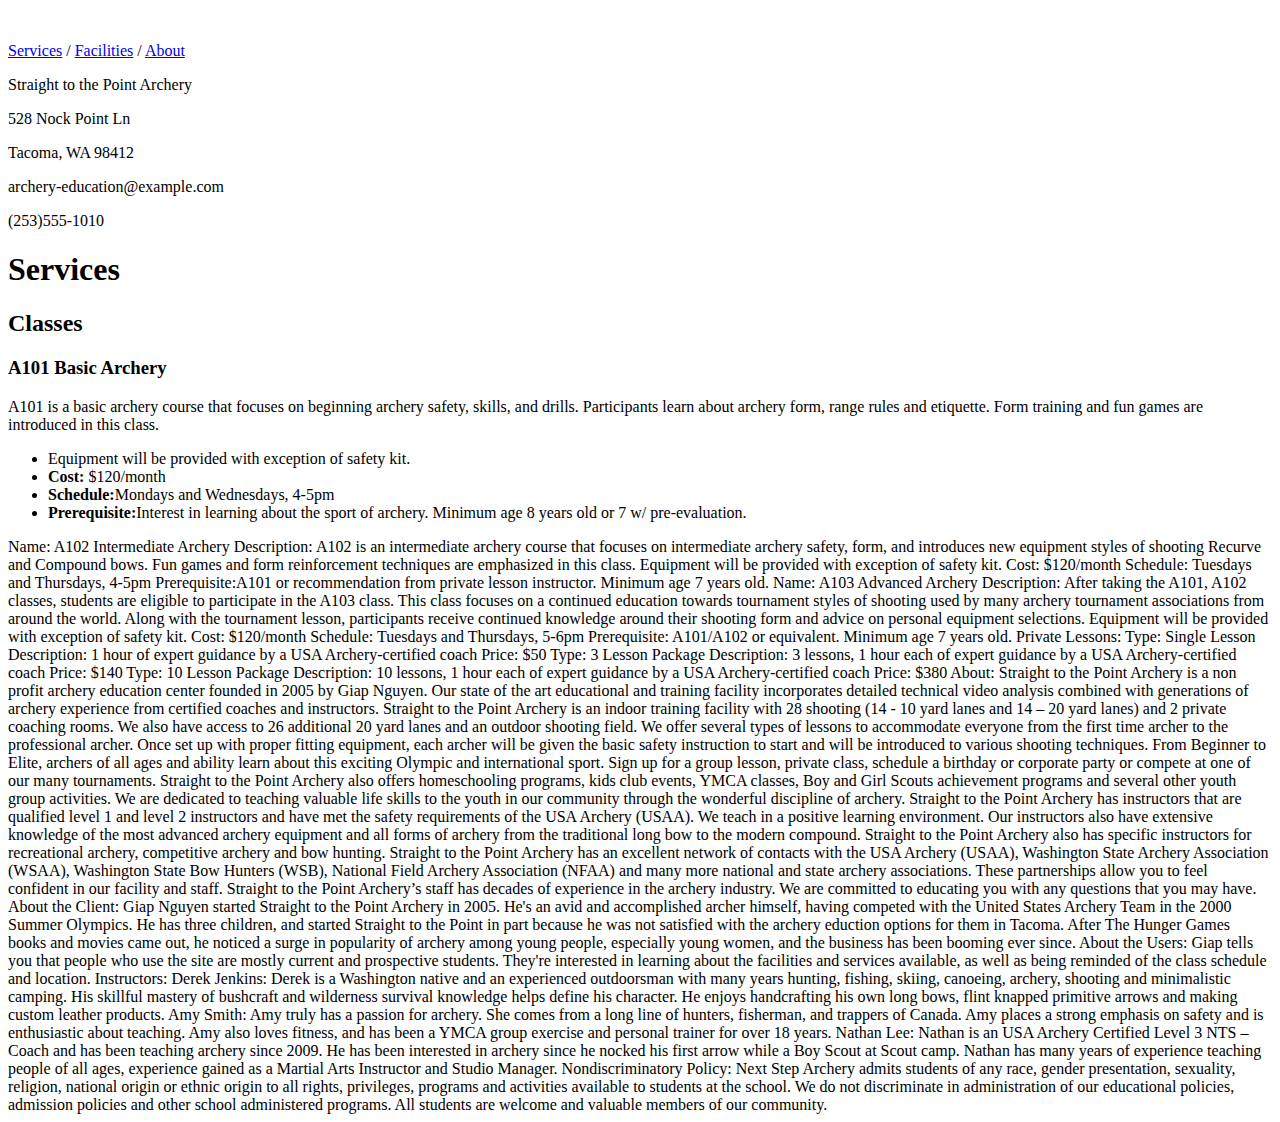
==== index.html @ 9993ecc6 "Added images directory" ====
<!DOCTYPE html>
<html lang="en" dir="ltr">
  <head>
    <meta charset="utf-8">
    <title>Archery Academy</title>
  </head>
  <body>
    <nav>
      <img src="images/" alt="">
      <p></p>
      <a href="index.html">Services</a> / <a href="facilities.html">Facilities</a> / <a href="about.html">About</a>
    </nav>
      <p class="contact">Straight to the Point Archery</p>
      <p class="contact">528 Nock Point Ln</p>
      <p class="contact">Tacoma, WA 98412</p>
      <p class="contact">archery-education@example.com</p>
      <p class="contact">(253)555-1010</p>
    <header>
      <h1>Services</h1>
  </header>
  <article>
    <h2>Classes</h2>
		<h3>A101 Basic Archery</h3>
		<p>A101 is a basic archery course that focuses on beginning archery safety, skills, and drills. Participants learn about archery form, range rules and etiquette. Form training and fun games are introduced in this class.</p>
    <ul>
      <li>Equipment will be provided with exception of safety kit.</li>
      <li><strong>Cost:</strong> $120/month</li>
      <li><strong>Schedule:</strong>Mondays and Wednesdays, 4-5pm</li>
      <li><strong>Prerequisite:</strong>Interest in learning about the sport of archery. Minimum age  8 years old or 7 w/ pre-evaluation.</li>
    </ul>


		Name: A102 Intermediate Archery
		Description: A102 is an intermediate archery course that focuses on intermediate archery safety, form, and introduces new equipment styles of shooting Recurve and Compound bows. Fun games and form reinforcement techniques are emphasized in this class.
Equipment will be provided with exception of safety kit.
		Cost: $120/month
		Schedule: Tuesdays and Thursdays, 4-5pm
		Prerequisite:A101 or recommendation from private lesson instructor. Minimum age  7 years old.

		Name: A103 Advanced Archery
		Description: After taking the A101, A102 classes, students are eligible to participate in the A103 class. This class focuses on a continued education towards tournament styles of shooting used by many archery tournament associations from around the world. Along with the tournament lesson, participants receive continued knowledge around their shooting form and advice on personal equipment selections.
Equipment will be provided with exception of safety kit.
		Cost: $120/month
		Schedule: Tuesdays and Thursdays, 5-6pm
		Prerequisite:  A101/A102 or equivalent. Minimum age  7 years old.

	Private Lessons:
		Type: Single Lesson
		Description: 1 hour of expert guidance by a USA Archery-certified coach
		Price: $50

		Type: 3 Lesson Package
		Description: 3 lessons, 1 hour each of expert guidance by a USA Archery-certified coach
		Price: $140

		Type: 10 Lesson Package
		Description: 10 lessons, 1 hour each of expert guidance by a USA Archery-certified coach
		Price: $380

About:
Straight to the Point Archery is a non profit archery education center founded in 2005 by Giap Nguyen.  Our state of the art educational and training facility incorporates detailed technical video analysis combined with generations of archery experience from certified coaches and instructors.

Straight to the Point Archery is an indoor training facility with  28 shooting (14 -  10 yard lanes and 14 – 20 yard lanes) and 2 private coaching rooms. We also have access to 26  additional  20 yard lanes  and an outdoor shooting field.  We offer several types of lessons to accommodate everyone from the first time archer to the professional archer. Once set up with proper fitting equipment, each archer will be given the basic safety instruction to start and will be introduced to various shooting techniques.

From Beginner to Elite, archers of all ages and ability learn about this exciting Olympic and international sport. Sign up for a group lesson, private class, schedule a birthday or corporate party or compete at one of our many tournaments.  Straight to the Point Archery also offers homeschooling programs, kids club events, YMCA classes, Boy and Girl Scouts achievement programs and several other youth group activities. We are dedicated to teaching valuable life skills to the youth in our community through the wonderful discipline of archery.

Straight to the Point Archery has instructors that are qualified level 1 and level 2 instructors and have met the safety requirements of the USA Archery (USAA). We teach in a positive learning environment.  Our instructors also have extensive knowledge of the most advanced archery equipment and all forms of archery from the traditional long bow to the modern compound.  Straight to the Point Archery also has specific instructors for recreational archery, competitive archery and bow hunting.

Straight to the Point Archery has an excellent network of contacts with the USA Archery (USAA), Washington State Archery Association (WSAA), Washington State Bow Hunters (WSB), National Field Archery Association (NFAA) and many more national and state archery associations. These partnerships allow you to feel confident in our facility and staff.

Straight to the Point Archery’s staff has decades of experience in the archery industry. We are committed to educating you with any questions that you may have.

About the Client:
	Giap Nguyen started Straight to the Point Archery in 2005. He's an avid and accomplished archer himself, having competed with the United States Archery Team in the 2000 Summer Olympics. He has three children, and  started Straight to the Point in part because he was not satisfied with the archery eduction options for them in Tacoma. After The Hunger Games books and movies came out, he noticed a surge in popularity of archery among young people, especially young women, and the business has been booming ever since.

About the Users:
	Giap tells you that people who use the site are mostly current and prospective students. They're interested in learning about the facilities and services available, as well as being reminded of the class schedule and location.

Instructors:
	Derek Jenkins: Derek is a Washington native and an experienced outdoorsman with many years hunting, fishing, skiing, canoeing, archery, shooting and minimalistic camping. His skillful mastery of bushcraft and wilderness survival knowledge helps define his character. He enjoys handcrafting his own long bows, flint knapped primitive arrows and making custom leather products.
	Amy Smith: Amy truly has a passion for archery. She comes from a long line of hunters, fisherman, and trappers of Canada. Amy  places a strong emphasis on safety and is enthusiastic about teaching. Amy also loves fitness, and  has been a YMCA group exercise and personal trainer for over 18 years.
	Nathan Lee: Nathan is an USA Archery Certified Level 3 NTS – Coach and has been teaching archery since 2009. He has been interested in archery since he nocked his first arrow while a Boy Scout at Scout camp. Nathan has many years of experience teaching people of all ages, experience gained as a Martial Arts Instructor and Studio Manager.


Nondiscriminatory Policy:
Next Step Archery admits students of any race, gender presentation, sexuality, religion, national origin or ethnic origin to all rights, privileges, programs and activities available to students at the school. We do not discriminate in administration of our educational policies, admission policies and other school administered programs. All students are welcome and valuable members of our community.
  </article>
  <aside>

  </aside>
                                                                                                                                                                                                                                                                                                                                                                                                                                                                                                                                                                                                                        <footer>

  </footer>
  </body>
</html>
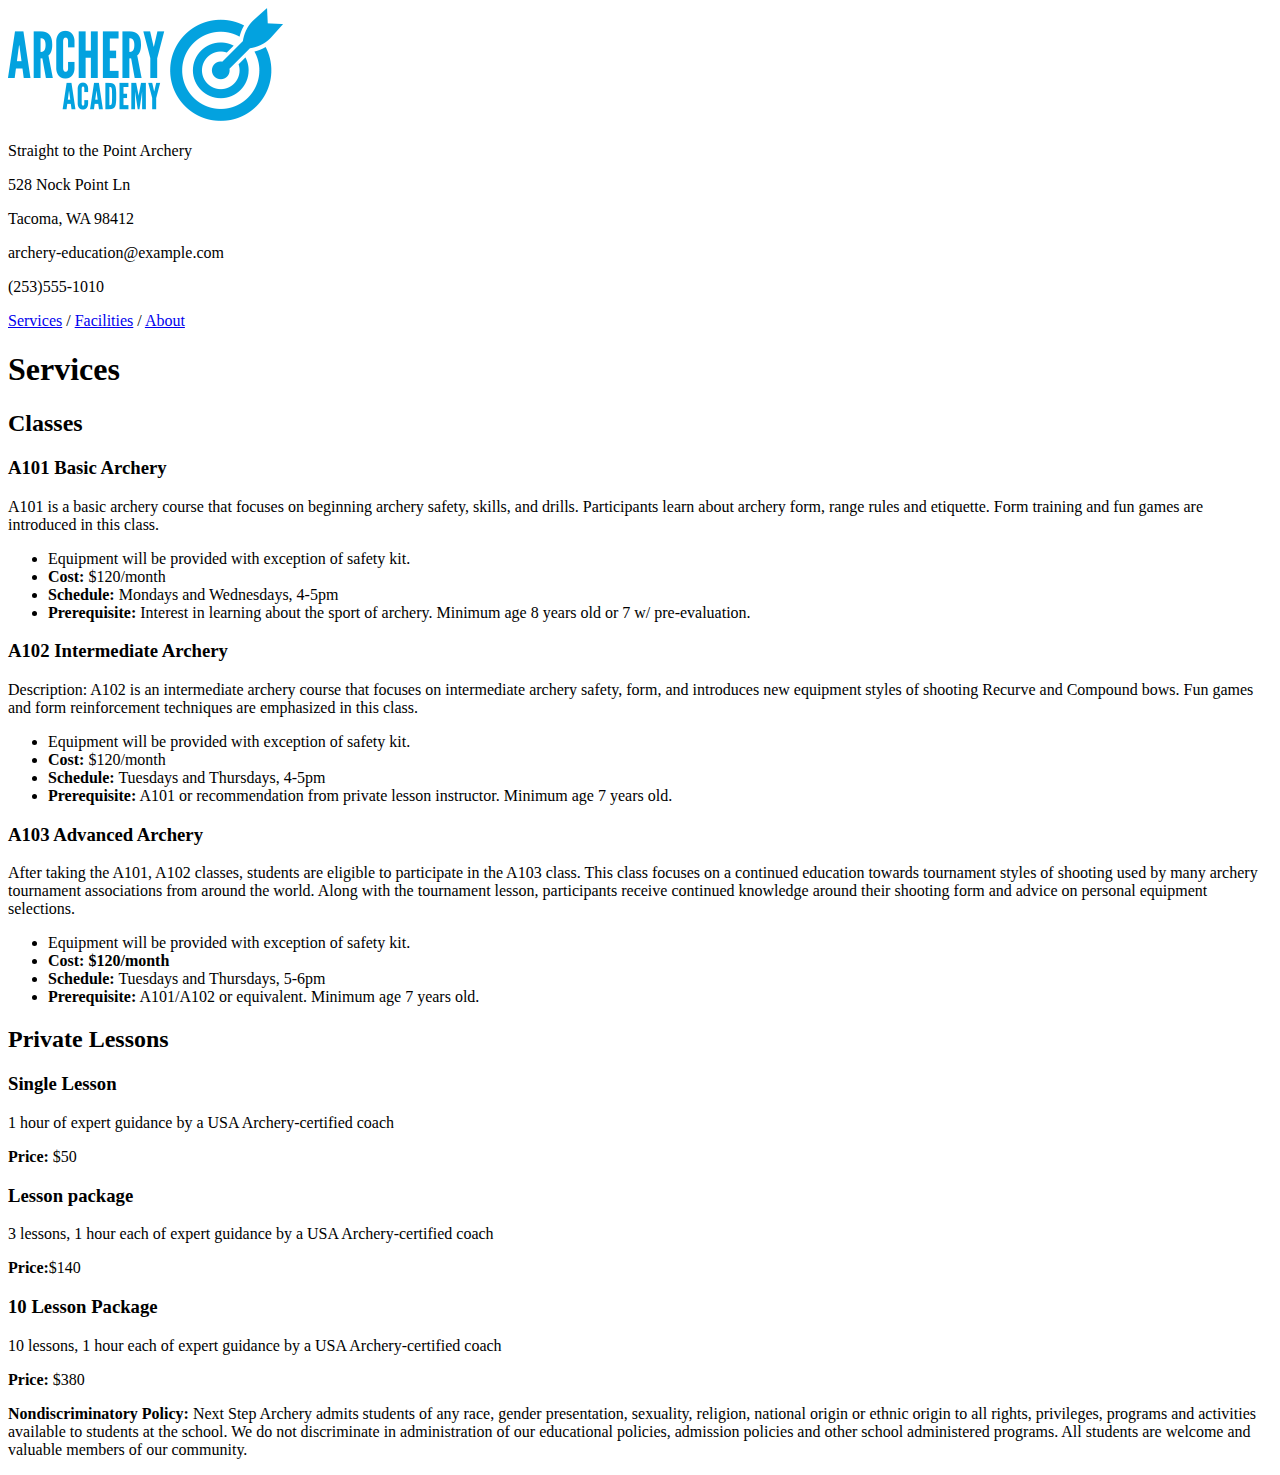
==== commit fa67c7eb: "Completed index.html" ====
--- a/index.html
+++ b/index.html
@@ -5,91 +5,59 @@
     <title>Archery Academy</title>
   </head>
   <body>
-    <nav>
-      <img src="images/" alt="">
-      <p></p>
-      <a href="index.html">Services</a> / <a href="facilities.html">Facilities</a> / <a href="about.html">About</a>
-    </nav>
+    <header>
+      <img src="images/archeryAcademy-logo-color.png" alt="Archery Academy logo">
       <p class="contact">Straight to the Point Archery</p>
       <p class="contact">528 Nock Point Ln</p>
       <p class="contact">Tacoma, WA 98412</p>
       <p class="contact">archery-education@example.com</p>
       <p class="contact">(253)555-1010</p>
-    <header>
+      <nav>
+        <a href="index.html">Services</a> / <a href="facilities.html">Facilities</a> / <a href="about.html">About</a>
+      </nav>
+    </header>
+    <article>
       <h1>Services</h1>
-  </header>
-  <article>
-    <h2>Classes</h2>
-		<h3>A101 Basic Archery</h3>
-		<p>A101 is a basic archery course that focuses on beginning archery safety, skills, and drills. Participants learn about archery form, range rules and etiquette. Form training and fun games are introduced in this class.</p>
-    <ul>
-      <li>Equipment will be provided with exception of safety kit.</li>
-      <li><strong>Cost:</strong> $120/month</li>
-      <li><strong>Schedule:</strong>Mondays and Wednesdays, 4-5pm</li>
-      <li><strong>Prerequisite:</strong>Interest in learning about the sport of archery. Minimum age  8 years old or 7 w/ pre-evaluation.</li>
-    </ul>
-
-
-		Name: A102 Intermediate Archery
-		Description: A102 is an intermediate archery course that focuses on intermediate archery safety, form, and introduces new equipment styles of shooting Recurve and Compound bows. Fun games and form reinforcement techniques are emphasized in this class.
-Equipment will be provided with exception of safety kit.
-		Cost: $120/month
-		Schedule: Tuesdays and Thursdays, 4-5pm
-		Prerequisite:A101 or recommendation from private lesson instructor. Minimum age  7 years old.
-
-		Name: A103 Advanced Archery
-		Description: After taking the A101, A102 classes, students are eligible to participate in the A103 class. This class focuses on a continued education towards tournament styles of shooting used by many archery tournament associations from around the world. Along with the tournament lesson, participants receive continued knowledge around their shooting form and advice on personal equipment selections.
-Equipment will be provided with exception of safety kit.
-		Cost: $120/month
-		Schedule: Tuesdays and Thursdays, 5-6pm
-		Prerequisite:  A101/A102 or equivalent. Minimum age  7 years old.
-
-	Private Lessons:
-		Type: Single Lesson
-		Description: 1 hour of expert guidance by a USA Archery-certified coach
-		Price: $50
-
-		Type: 3 Lesson Package
-		Description: 3 lessons, 1 hour each of expert guidance by a USA Archery-certified coach
-		Price: $140
-
-		Type: 10 Lesson Package
-		Description: 10 lessons, 1 hour each of expert guidance by a USA Archery-certified coach
-		Price: $380
-
-About:
-Straight to the Point Archery is a non profit archery education center founded in 2005 by Giap Nguyen.  Our state of the art educational and training facility incorporates detailed technical video analysis combined with generations of archery experience from certified coaches and instructors.
-
-Straight to the Point Archery is an indoor training facility with  28 shooting (14 -  10 yard lanes and 14 – 20 yard lanes) and 2 private coaching rooms. We also have access to 26  additional  20 yard lanes  and an outdoor shooting field.  We offer several types of lessons to accommodate everyone from the first time archer to the professional archer. Once set up with proper fitting equipment, each archer will be given the basic safety instruction to start and will be introduced to various shooting techniques.
-
-From Beginner to Elite, archers of all ages and ability learn about this exciting Olympic and international sport. Sign up for a group lesson, private class, schedule a birthday or corporate party or compete at one of our many tournaments.  Straight to the Point Archery also offers homeschooling programs, kids club events, YMCA classes, Boy and Girl Scouts achievement programs and several other youth group activities. We are dedicated to teaching valuable life skills to the youth in our community through the wonderful discipline of archery.
-
-Straight to the Point Archery has instructors that are qualified level 1 and level 2 instructors and have met the safety requirements of the USA Archery (USAA). We teach in a positive learning environment.  Our instructors also have extensive knowledge of the most advanced archery equipment and all forms of archery from the traditional long bow to the modern compound.  Straight to the Point Archery also has specific instructors for recreational archery, competitive archery and bow hunting.
-
-Straight to the Point Archery has an excellent network of contacts with the USA Archery (USAA), Washington State Archery Association (WSAA), Washington State Bow Hunters (WSB), National Field Archery Association (NFAA) and many more national and state archery associations. These partnerships allow you to feel confident in our facility and staff.
-
-Straight to the Point Archery’s staff has decades of experience in the archery industry. We are committed to educating you with any questions that you may have.
-
-About the Client:
-	Giap Nguyen started Straight to the Point Archery in 2005. He's an avid and accomplished archer himself, having competed with the United States Archery Team in the 2000 Summer Olympics. He has three children, and  started Straight to the Point in part because he was not satisfied with the archery eduction options for them in Tacoma. After The Hunger Games books and movies came out, he noticed a surge in popularity of archery among young people, especially young women, and the business has been booming ever since.
-
-About the Users:
-	Giap tells you that people who use the site are mostly current and prospective students. They're interested in learning about the facilities and services available, as well as being reminded of the class schedule and location.
-
-Instructors:
-	Derek Jenkins: Derek is a Washington native and an experienced outdoorsman with many years hunting, fishing, skiing, canoeing, archery, shooting and minimalistic camping. His skillful mastery of bushcraft and wilderness survival knowledge helps define his character. He enjoys handcrafting his own long bows, flint knapped primitive arrows and making custom leather products.
-	Amy Smith: Amy truly has a passion for archery. She comes from a long line of hunters, fisherman, and trappers of Canada. Amy  places a strong emphasis on safety and is enthusiastic about teaching. Amy also loves fitness, and  has been a YMCA group exercise and personal trainer for over 18 years.
-	Nathan Lee: Nathan is an USA Archery Certified Level 3 NTS – Coach and has been teaching archery since 2009. He has been interested in archery since he nocked his first arrow while a Boy Scout at Scout camp. Nathan has many years of experience teaching people of all ages, experience gained as a Martial Arts Instructor and Studio Manager.
-
-
-Nondiscriminatory Policy:
-Next Step Archery admits students of any race, gender presentation, sexuality, religion, national origin or ethnic origin to all rights, privileges, programs and activities available to students at the school. We do not discriminate in administration of our educational policies, admission policies and other school administered programs. All students are welcome and valuable members of our community.
-  </article>
-  <aside>
-
-  </aside>
-                                                                                                                                                                                                                                                                                                                                                                                                                                                                                                                                                                                                                        <footer>
-
-  </footer>
+      <h2>Classes</h2>
+	    <h3>A101 Basic Archery</h3>
+		    <p>A101 is a basic archery course that focuses on beginning archery safety, skills, and drills. Participants learn about archery form, range rules and etiquette. Form training and fun games are introduced in this class.</p>
+        <ul>
+          <li>Equipment will be provided with exception of safety kit.</li>
+          <li><strong>Cost:</strong> $120/month</li>
+          <li><strong>Schedule:</strong> Mondays and Wednesdays, 4-5pm</li>
+          <li><strong>Prerequisite:</strong> Interest in learning about the sport of archery. Minimum age  8 years old or 7 w/ pre-evaluation.</li>
+        </ul>
+      <h3>A102 Intermediate Archery</h3>
+        <p>Description: A102 is an intermediate archery course that focuses on intermediate archery safety, form, and introduces new equipment styles of shooting Recurve and Compound bows. Fun games and form reinforcement techniques are emphasized in this class.</p>
+        <ul>
+          <li>Equipment will be provided with exception of safety kit.</li>
+          <li><strong>Cost:</strong> $120/month</li>
+  		    <li><strong>Schedule:</strong> Tuesdays and Thursdays, 4-5pm</li>
+  		    <li><strong>Prerequisite:</strong> A101 or recommendation from private lesson instructor. Minimum age  7 years old.</li>
+        </ul>
+		  <h3>A103 Advanced Archery</h3>
+		    <p>After taking the A101, A102 classes, students are eligible to participate in the A103 class. This class focuses on a continued education towards tournament styles of shooting used by many archery tournament associations from around the world. Along with the tournament lesson, participants receive continued knowledge around their shooting form and advice on personal equipment selections.</p>
+        <ul>
+          <li>Equipment will be provided with exception of safety kit.</li>
+          <li><strong>Cost: $120/month</strong></li>
+          <li><strong>Schedule:</strong> Tuesdays and Thursdays, 5-6pm</li>
+          <li><strong>Prerequisite:</strong>  A101/A102 or equivalent. Minimum age  7 years old.</li>
+        </ul>
+    </article>
+    <aside>
+      <h2>Private Lessons</h2>
+      <h3>Single Lesson</h3>
+        <p>1 hour of expert guidance by a USA Archery-certified coach</p>
+        <p><strong>Price:</strong> $50</p>
+      <h3>Lesson package</h3>
+        <p>3 lessons, 1 hour each of expert guidance by a USA Archery-certified coach</p>
+        <p><strong>Price:</strong>$140</p>
+      <h3>10 Lesson Package</h3>
+        <p>10 lessons, 1 hour each of expert guidance by a USA Archery-certified coach</p>
+        <p><strong>Price:</strong> $380</p>
+    </aside>
+    <footer>
+      <p><strong>Nondiscriminatory Policy:</strong> Next Step Archery admits students of any race, gender presentation, sexuality, religion, national origin or ethnic origin to all rights, privileges, programs and activities available to students at the school. We do not discriminate in administration of our educational policies, admission policies and other school administered programs. All students are welcome and valuable members of our community.</p>
+    </footer>
   </body>
 </html>
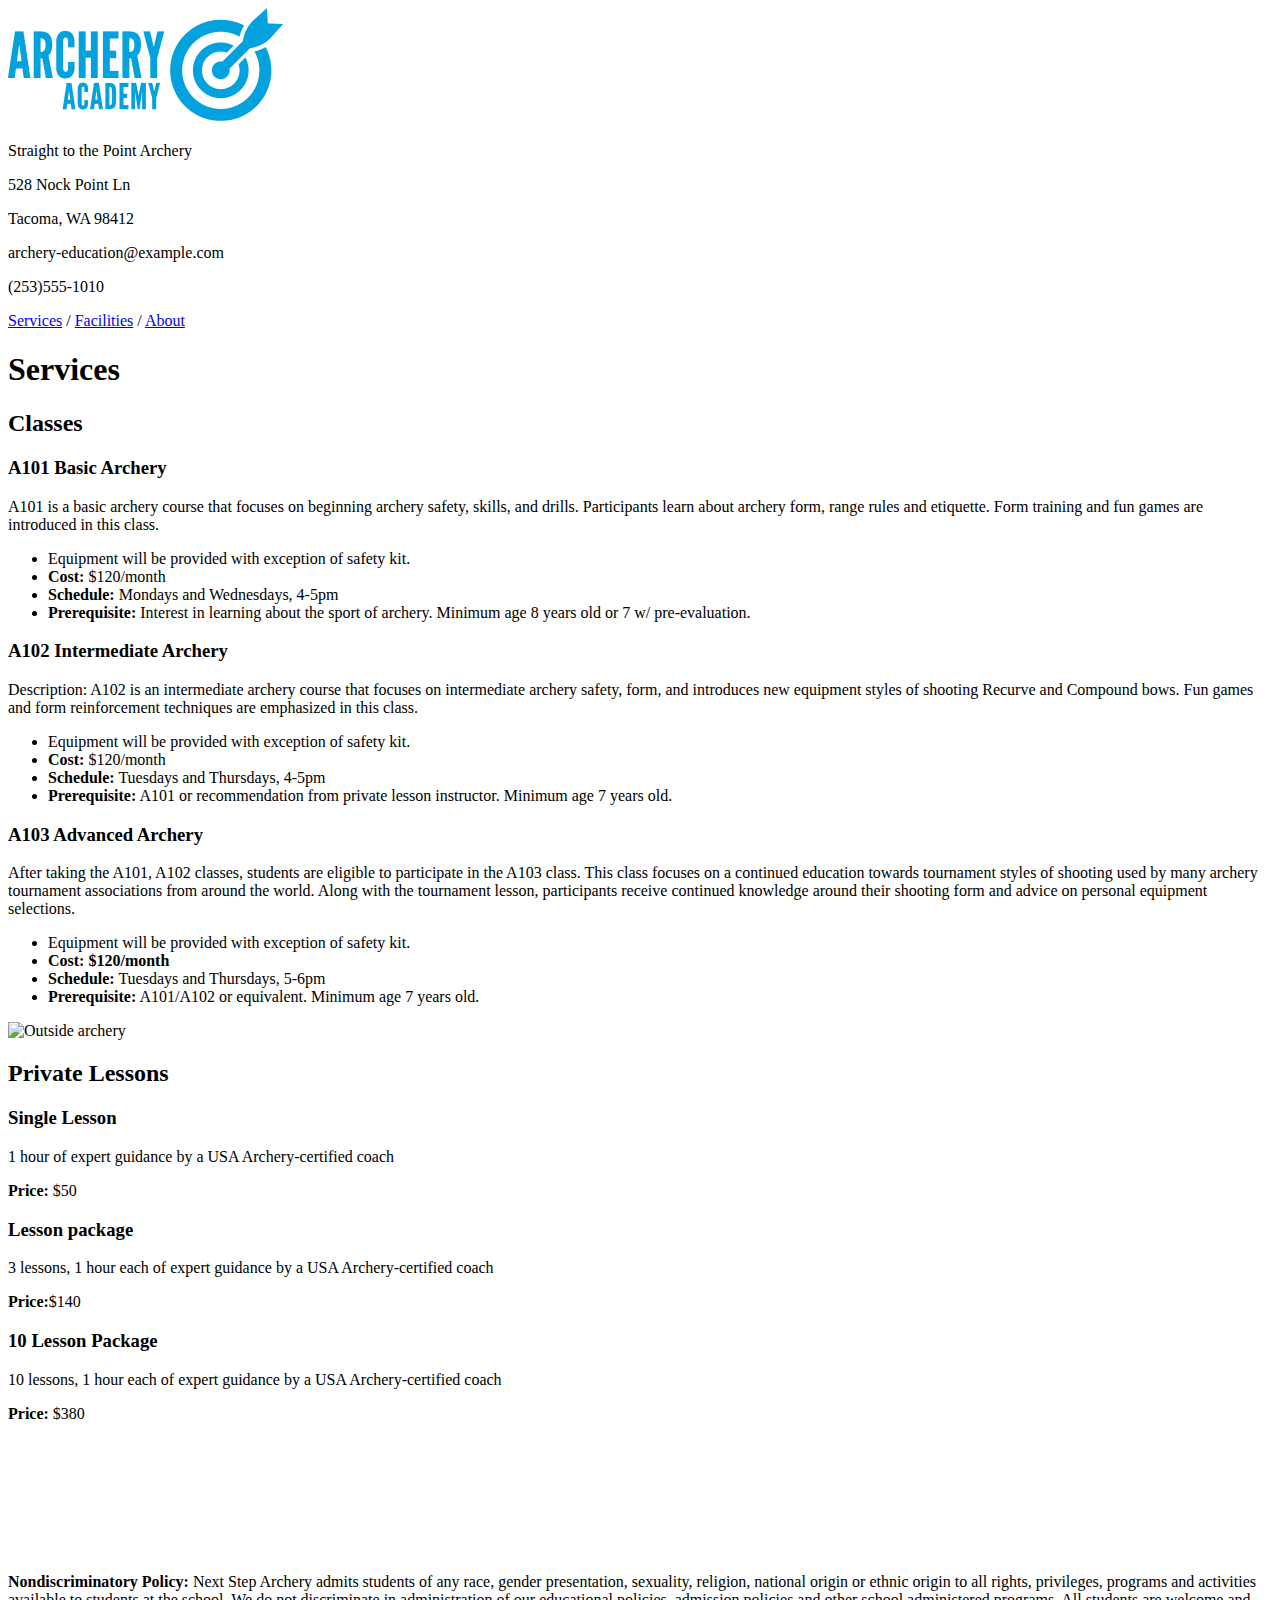
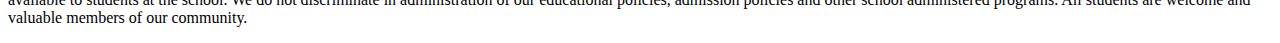
==== commit c20dc98f: "Finished html" ====
--- a/index.html
+++ b/index.html
@@ -45,6 +45,7 @@
         </ul>
     </article>
     <aside>
+      <img class="one column" src="https://farm1.staticflickr.com/58/193195684_6f13e89e90_b.jpg" alt="Outside archery">
       <h2>Private Lessons</h2>
       <h3>Single Lesson</h3>
         <p>1 hour of expert guidance by a USA Archery-certified coach</p>
@@ -57,6 +58,7 @@
         <p><strong>Price:</strong> $380</p>
     </aside>
     <footer>
+      <img src="images/archeryAcademy-logo-white.png" alt="Archery Academy logo">
       <p><strong>Nondiscriminatory Policy:</strong> Next Step Archery admits students of any race, gender presentation, sexuality, religion, national origin or ethnic origin to all rights, privileges, programs and activities available to students at the school. We do not discriminate in administration of our educational policies, admission policies and other school administered programs. All students are welcome and valuable members of our community.</p>
     </footer>
   </body>
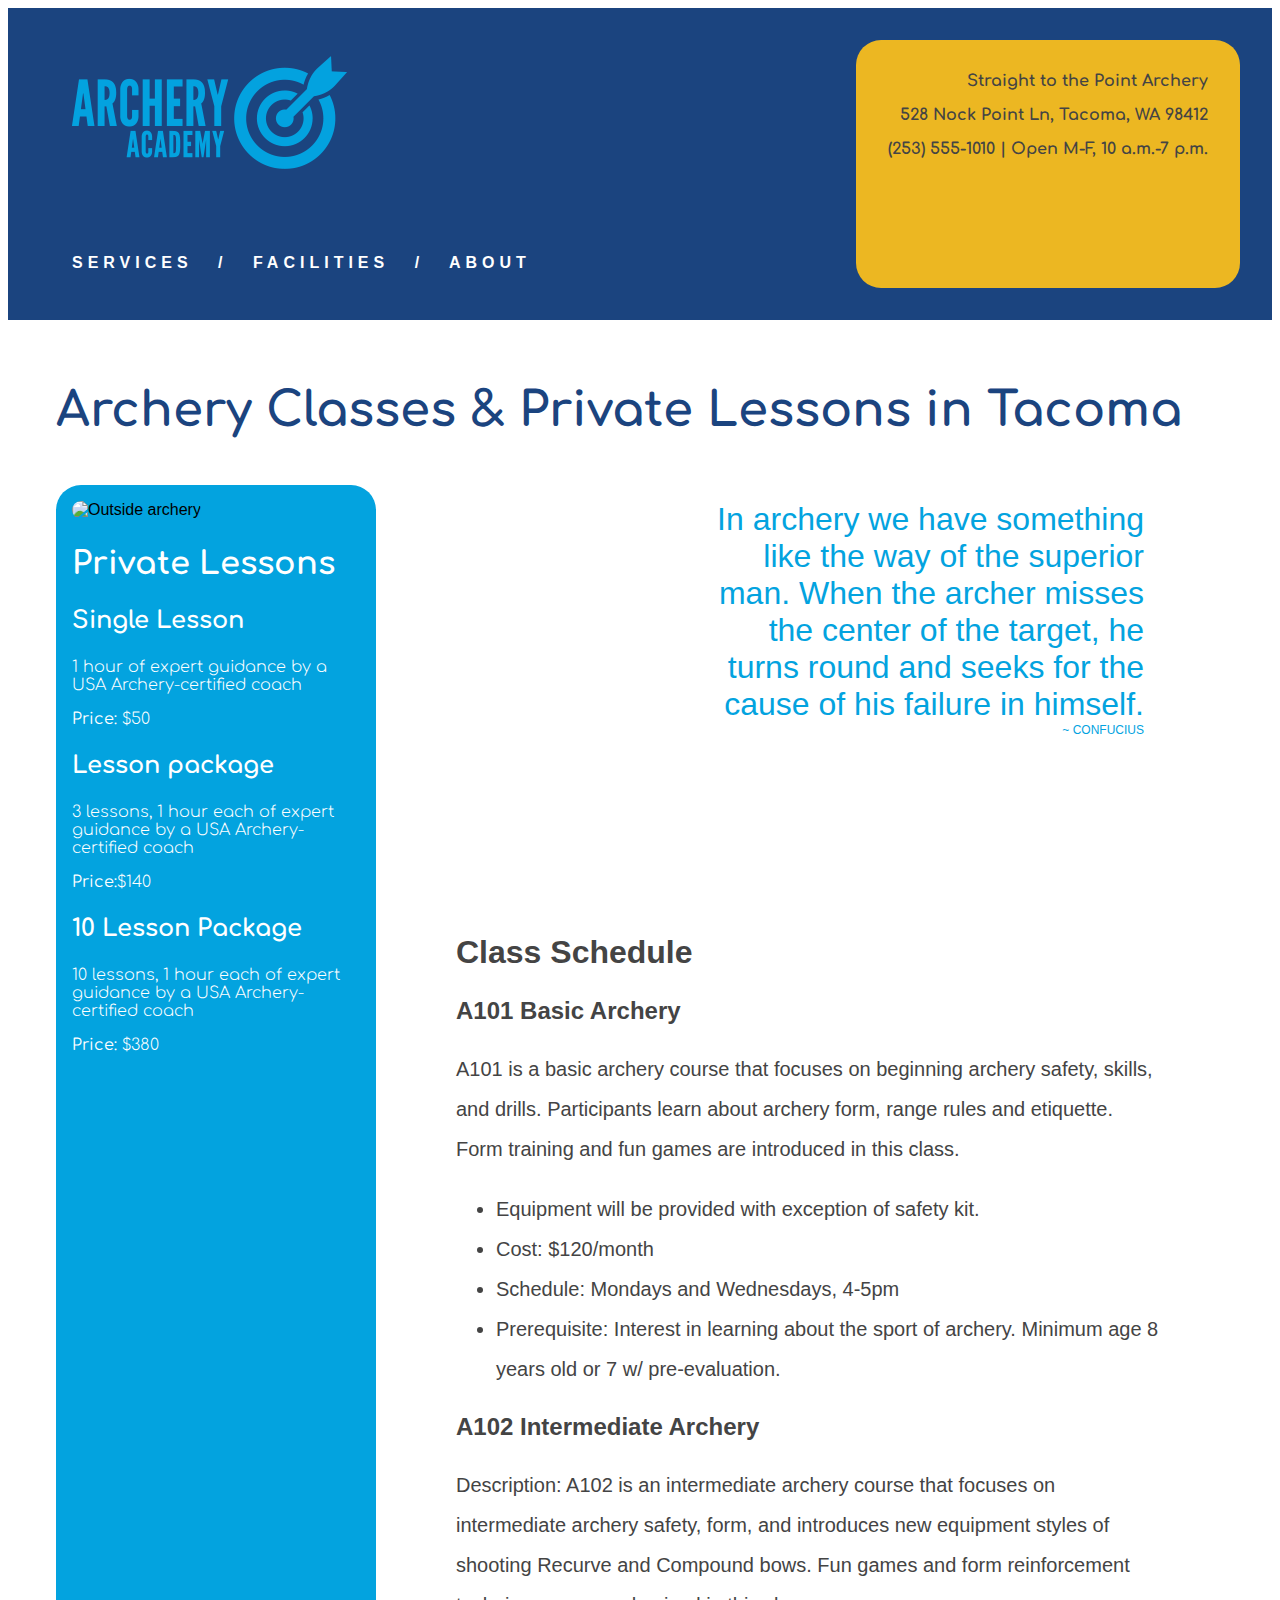
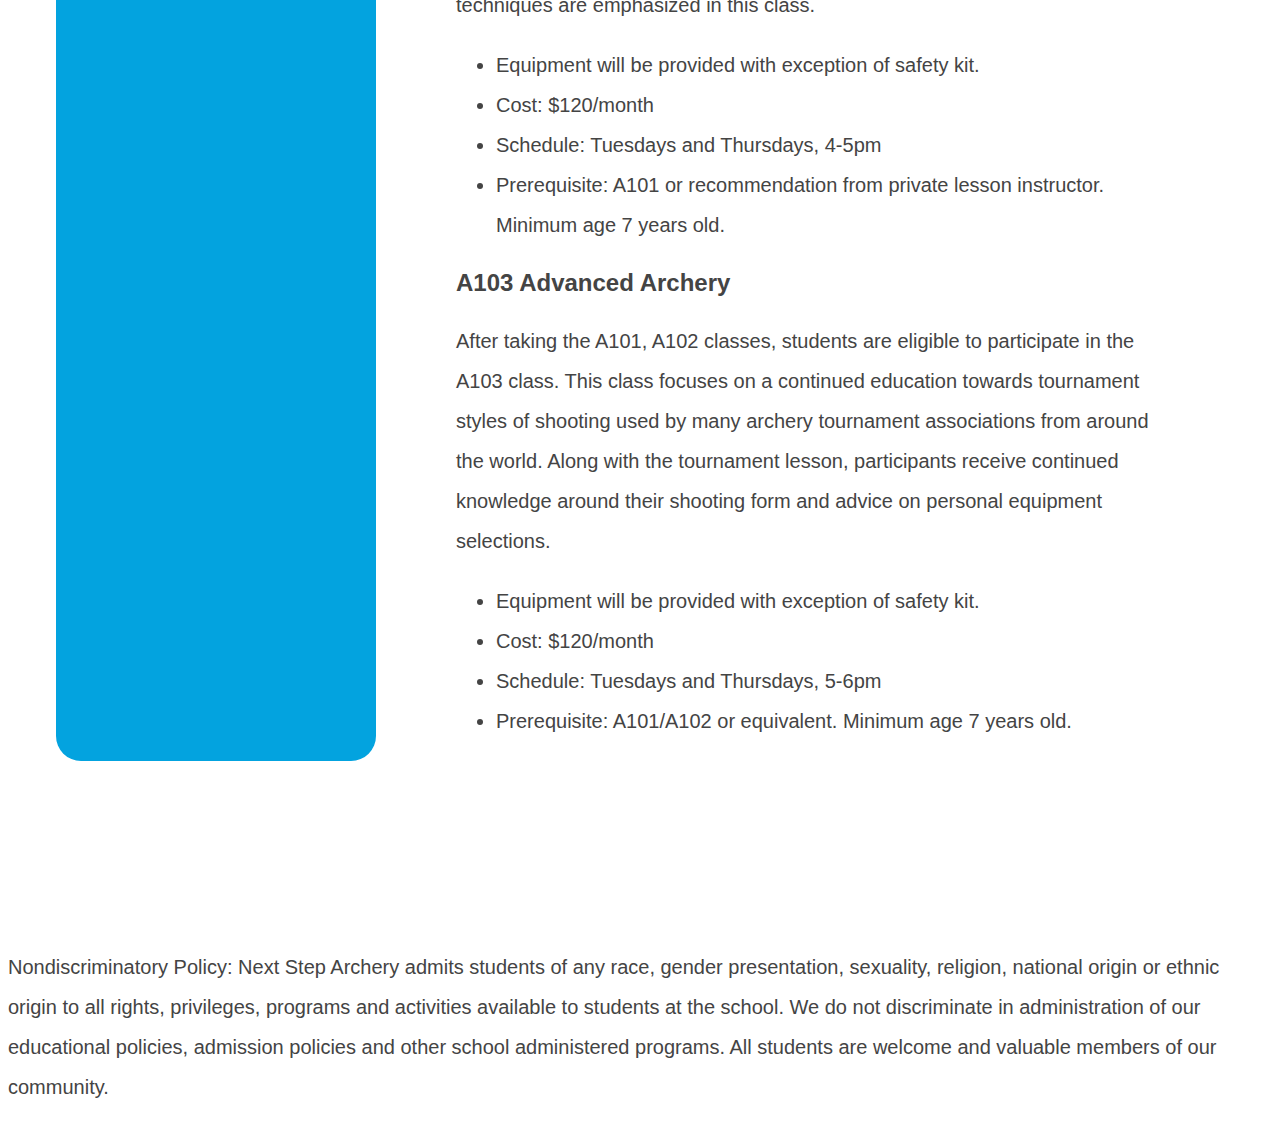
==== commit 1ad984b2: "Updated html files" ====
--- a/index.html
+++ b/index.html
@@ -3,24 +3,57 @@
   <head>
     <meta charset="utf-8">
     <title>Archery Academy</title>
+    <script src="https://kit.fontawesome.com/4b01e0c907.js"></script>
+    <link rel="stylesheet" href="styles/styles.css">
+    <link href="https://fonts.googleapis.com/css?family=Comfortaa:400,700&display=swap" rel="stylesheet">
   </head>
   <body>
     <header>
-      <img src="images/archeryAcademy-logo-color.png" alt="Archery Academy logo">
-      <p class="contact">Straight to the Point Archery</p>
-      <p class="contact">528 Nock Point Ln</p>
-      <p class="contact">Tacoma, WA 98412</p>
-      <p class="contact">archery-education@example.com</p>
-      <p class="contact">(253)555-1010</p>
-      <nav>
-        <a href="index.html">Services</a> / <a href="facilities.html">Facilities</a> / <a href="about.html">About</a>
-      </nav>
+      <div class="flex-container">
+        <div class="flex-box">
+              <img src="images/archeryAcademy-logo-color.png" alt="Archery Academy logo">
+              <p>&nbsp;</p>
+              <nav>
+                <a href="index.html">Services</a> / <a href="facilities.html">Facilities</a> / <a href="about.html">About</a>
+              </nav>
+        </div>
+        <div class="flex-box">
+          <p class="contact">Straight to the Point Archery</p>
+          <p class="contact">528 Nock Point Ln, Tacoma, WA 98412</p>
+          <p class="contact">(253) 555-1010 | Open M-F, 10 a.m.-7 p.m.</p>
+          <p class="contact"><a href="https://goo.gl/maps/gGay15QknFK5VXHD8"><i class="fas fa-map-signs"></i>&nbsp;&nbsp;</a><a href="mailto:rchery-education@example.com"><i class="fas fa-envelope-open"></i>
+          <a href="#">&nbsp;<i class="fab fa-facebook"></i>&nbsp;&nbsp;</a><a href="#"><i class="fab fa-twitter"></i></a>&nbsp;&nbsp;</a><a href="#"><i class="fab fa-snapchat"></i></a></p>
+        </div>
+      </div>
     </header>
     <article>
-      <h1>Services</h1>
-      <h2>Classes</h2>
-	    <h3>A101 Basic Archery</h3>
-		    <p>A101 is a basic archery course that focuses on beginning archery safety, skills, and drills. Participants learn about archery form, range rules and etiquette. Form training and fun games are introduced in this class.</p>
+<div class="grid-container">
+  <div class="grid-item-1">
+    <h1>Archery Classes &amp; Private Lessons in Tacoma</h1>
+  </div>
+  <div class="grid-item-2">
+        <aside>
+          <img class="one-column" src="https://farm1.staticflickr.com/58/193195684_6f13e89e90_b.jpg" alt="Outside archery">
+          <h2>Private Lessons</h2>
+          <h3>Single Lesson</h3>
+            <p>1 hour of expert guidance by a USA Archery-certified coach</p>
+            <p><strong>Price:</strong> $50</p>
+          <h3>Lesson package</h3>
+            <p>3 lessons, 1 hour each of expert guidance by a USA Archery-certified coach</p>
+            <p><strong>Price:</strong>$140</p>
+          <h3>10 Lesson Package</h3>
+            <p>10 lessons, 1 hour each of expert guidance by a USA Archery-certified coach</p>
+            <p><strong>Price:</strong> $380</p>
+        </aside>
+      </div>
+    <div class="grid-item-3">
+      <blockquote>In archery we have something like the way of the superior man. When the archer misses the center of the target, he turns round and seeks for the cause of his failure in himself.<span class="attribution">~ Confucius</span></blockquote>
+      <video src="#" autoplay poster="images/posterimage.jpg">
+
+      </video>
+      <h2>Class Schedule</h2>
+      <h3>A101 Basic Archery</h3>
+        <p>A101 is a basic archery course that focuses on beginning archery safety, skills, and drills. Participants learn about archery form, range rules and etiquette. Form training and fun games are introduced in this class.</p>
         <ul>
           <li>Equipment will be provided with exception of safety kit.</li>
           <li><strong>Cost:</strong> $120/month</li>
@@ -32,31 +65,20 @@
         <ul>
           <li>Equipment will be provided with exception of safety kit.</li>
           <li><strong>Cost:</strong> $120/month</li>
-  		    <li><strong>Schedule:</strong> Tuesdays and Thursdays, 4-5pm</li>
-  		    <li><strong>Prerequisite:</strong> A101 or recommendation from private lesson instructor. Minimum age  7 years old.</li>
+          <li><strong>Schedule:</strong> Tuesdays and Thursdays, 4-5pm</li>
+          <li><strong>Prerequisite:</strong> A101 or recommendation from private lesson instructor. Minimum age  7 years old.</li>
         </ul>
-		  <h3>A103 Advanced Archery</h3>
-		    <p>After taking the A101, A102 classes, students are eligible to participate in the A103 class. This class focuses on a continued education towards tournament styles of shooting used by many archery tournament associations from around the world. Along with the tournament lesson, participants receive continued knowledge around their shooting form and advice on personal equipment selections.</p>
+      <h3>A103 Advanced Archery</h3>
+        <p>After taking the A101, A102 classes, students are eligible to participate in the A103 class. This class focuses on a continued education towards tournament styles of shooting used by many archery tournament associations from around the world. Along with the tournament lesson, participants receive continued knowledge around their shooting form and advice on personal equipment selections.</p>
         <ul>
           <li>Equipment will be provided with exception of safety kit.</li>
           <li><strong>Cost: $120/month</strong></li>
           <li><strong>Schedule:</strong> Tuesdays and Thursdays, 5-6pm</li>
           <li><strong>Prerequisite:</strong>  A101/A102 or equivalent. Minimum age  7 years old.</li>
         </ul>
-    </article>
-    <aside>
-      <img class="one column" src="https://farm1.staticflickr.com/58/193195684_6f13e89e90_b.jpg" alt="Outside archery">
-      <h2>Private Lessons</h2>
-      <h3>Single Lesson</h3>
-        <p>1 hour of expert guidance by a USA Archery-certified coach</p>
-        <p><strong>Price:</strong> $50</p>
-      <h3>Lesson package</h3>
-        <p>3 lessons, 1 hour each of expert guidance by a USA Archery-certified coach</p>
-        <p><strong>Price:</strong>$140</p>
-      <h3>10 Lesson Package</h3>
-        <p>10 lessons, 1 hour each of expert guidance by a USA Archery-certified coach</p>
-        <p><strong>Price:</strong> $380</p>
-    </aside>
+    </div>
+</div>
+      </article>
     <footer>
       <img src="images/archeryAcademy-logo-white.png" alt="Archery Academy logo">
       <p><strong>Nondiscriminatory Policy:</strong> Next Step Archery admits students of any race, gender presentation, sexuality, religion, national origin or ethnic origin to all rights, privileges, programs and activities available to students at the school. We do not discriminate in administration of our educational policies, admission policies and other school administered programs. All students are welcome and valuable members of our community.</p>
--- a/styles/styles.css
+++ b/styles/styles.css
@@ -0,0 +1,190 @@
+* {
+  font-family: Helvetica, Arial, sans-serif;
+  -webkit-box-sizing: border-box;
+     -moz-box-sizing: border-box;
+      -ms-box-sizing: border-box;
+          box-sizing: border-box;
+}
+
+h1 {
+  font-family: 'Comfortaa', cursive;
+  font-size: 3rem;
+  font-weight: bolder;
+  color: #1b447f;
+}
+
+h2 {
+  font-size: 2rem;
+  font-weight: bolder;
+    color: #444444;
+}
+
+h3 {
+  font-size: 1.5rem;
+  font-weight: bolder;
+  color: #444444;
+}
+
+p {
+  font-size: 1.25rem;
+  font-weight: lighter;
+  line-height: 2.5rem;
+  color: #444444;
+}
+
+ul {
+  font-size: 1.25rem;
+  font-weight: lighter;
+  line-height: 2.5rem;
+    color: #444444;
+}
+
+header {
+  background-color: #1b447f;
+  padding: 2rem;
+}
+
+.contact {
+  color: #444444;
+  font-weight: bolder;
+  font-size: 1rem;
+  text-align: right;
+  font-family: 'Comfortaa', cursive;
+  line-height: normal;
+}
+
+.contact a {
+  color: #ffffff;
+  font-size: 2rem;
+  text-decoration: none;
+}
+
+.contact a:hover {
+  color: #000000;
+}
+
+header .flex-container {
+  display: flex;
+  flex-flow: row wrap;
+  justify-content: space-between;
+}
+
+header .flex-box {
+  width: auto;
+  height: auto;
+  padding: 1rem 2rem 1rem;
+  overflow: visible;
+  transition: background-color 1.5s ease-out;
+}
+
+header .flex-box:nth-child(2n+1) {
+
+}
+
+header .flex-box:nth-child(2n+2) {
+  background-color: #ecb722;
+  border-radius: 25px;
+}
+
+nav {
+  color: #ffffff;
+  font-weight: bolder;
+  font-size: 1rem;
+  text-transform: uppercase;
+  letter-spacing: 5px;
+  word-spacing: 1rem;
+}
+
+nav a {
+  color: #ffffff;
+  text-decoration: none;
+}
+
+nav a:hover {
+  color: #ecb722;
+}
+
+article {
+  padding: 0rem 1rem 1rem;
+}
+
+blockquote {
+  display: block;
+  float: right;
+  text-align: right;
+  padding: 1rem;
+  margin: 0;
+  width: 30rem;
+  font-size: 2rem;
+  font-weight: lighter;
+  color: #03a3df;
+}
+
+.attribution {
+  display: block;
+  font-size: .75rem;
+  font-weight: bolder;
+  text-transform: uppercase;
+  color: #03a3df;
+}
+
+aside {
+  padding: 1rem;
+}
+
+aside h2 {
+  font-family: 'Comfortaa', cursive;
+  color: #ffffff;
+  font-size: 2rem;
+}
+
+aside h3 {
+  font-family: 'Comfortaa', cursive;
+  font-size: 1.5rem;
+  font-weight: 700;
+  color: #ffffff;
+}
+
+aside p {
+  font-family: 'Comfortaa', cursive;
+  font-size: 1rem;
+  color: #ffffff;
+  line-height: normal;
+}
+
+aside strong {
+  font-family: 'Comfortaa', cursive;
+  color: #ffffff;
+}
+
+.grid-container {
+  display: grid;
+  grid-template-columns: 20rem auto;
+  grid-template-rows: auto auto;
+  grid-gap: 1rem;
+  background-color: #ffffff;
+  padding: 2rem;
+}
+
+.grid-item-1 {
+  grid-column: 1 / 3;
+  grid-row: 1 / 2;
+}
+
+.grid-item-2 {
+  background-color: #03a3df;
+  border-radius: 25px;
+  grid-column: 1 / 2;
+  grid-row: 2 / 3;
+}
+
+.grid-item-3 {
+  grid-column: 2 / 3;
+  grid-row: 2 / 3;
+  padding: 0rem 4rem 0rem;
+}
+
+.one-column {
+  max-width: 18rem;
+  border-radius: 25px;
+}
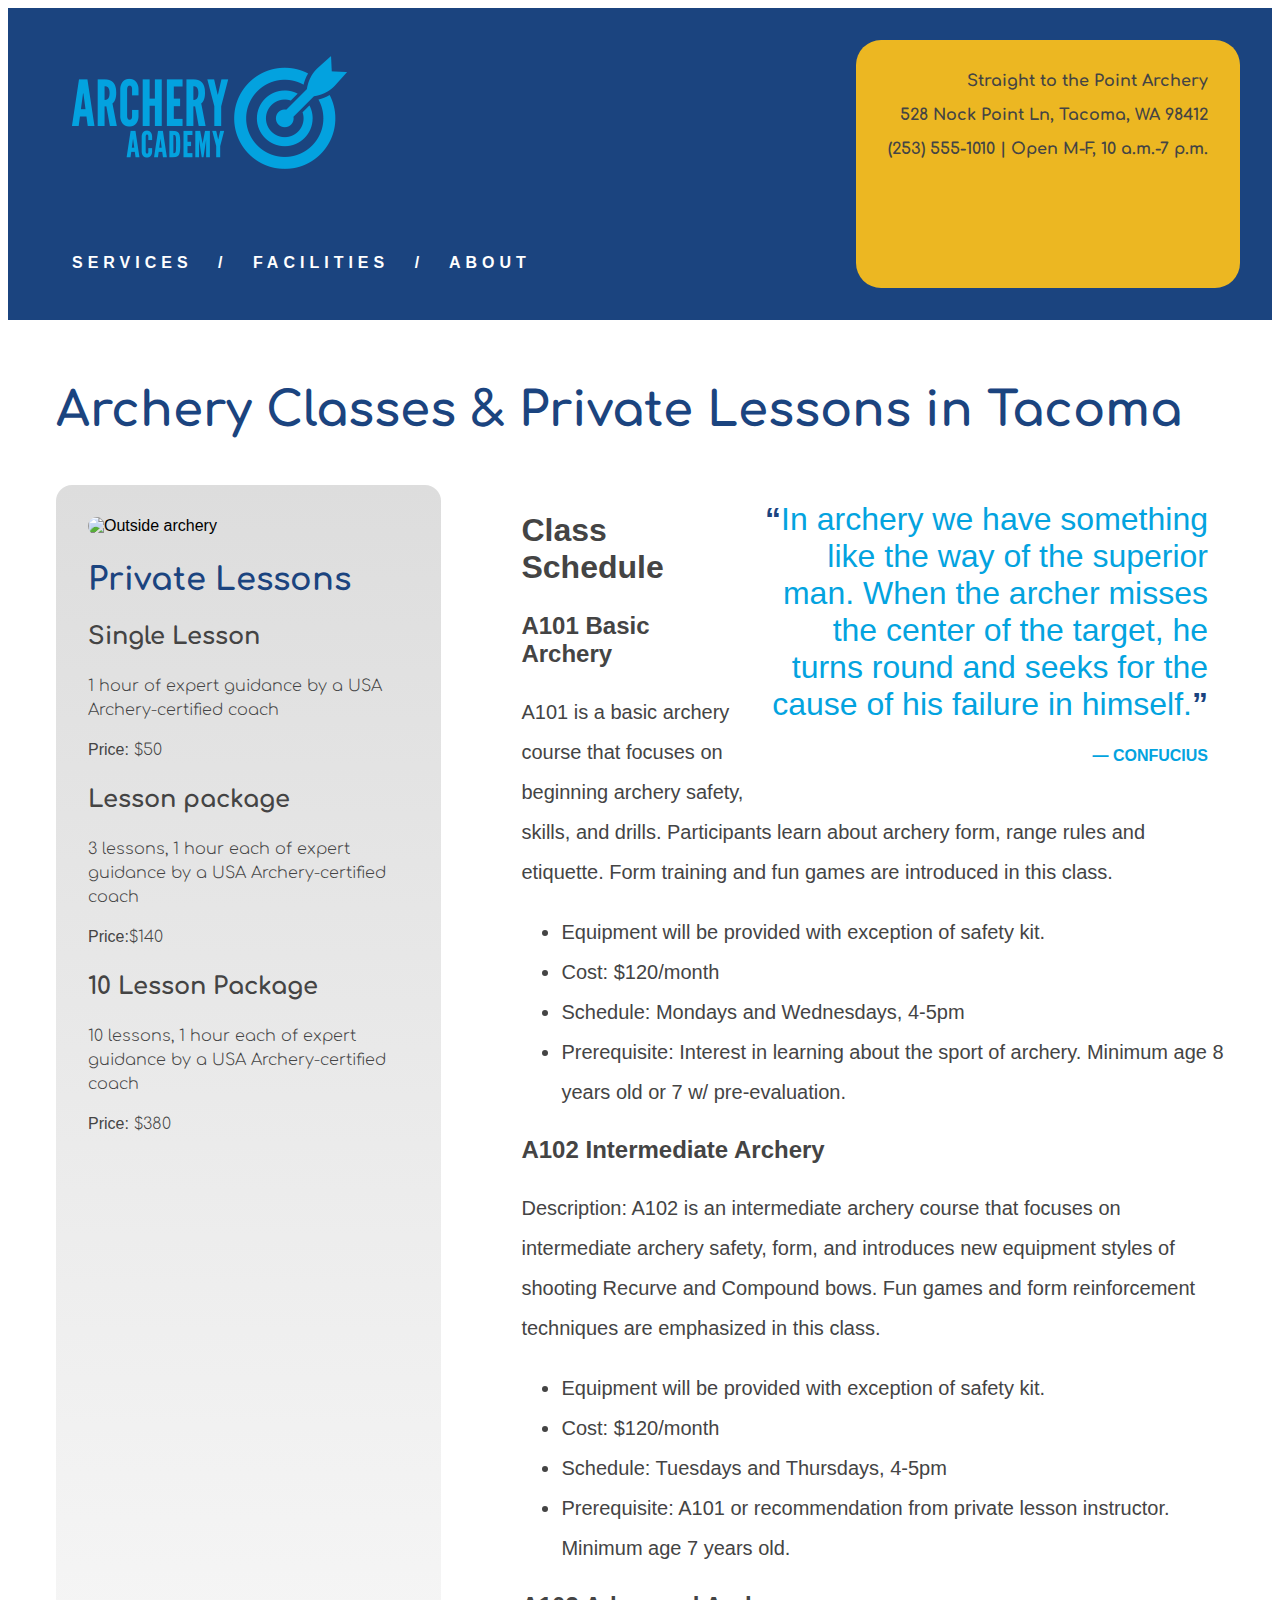
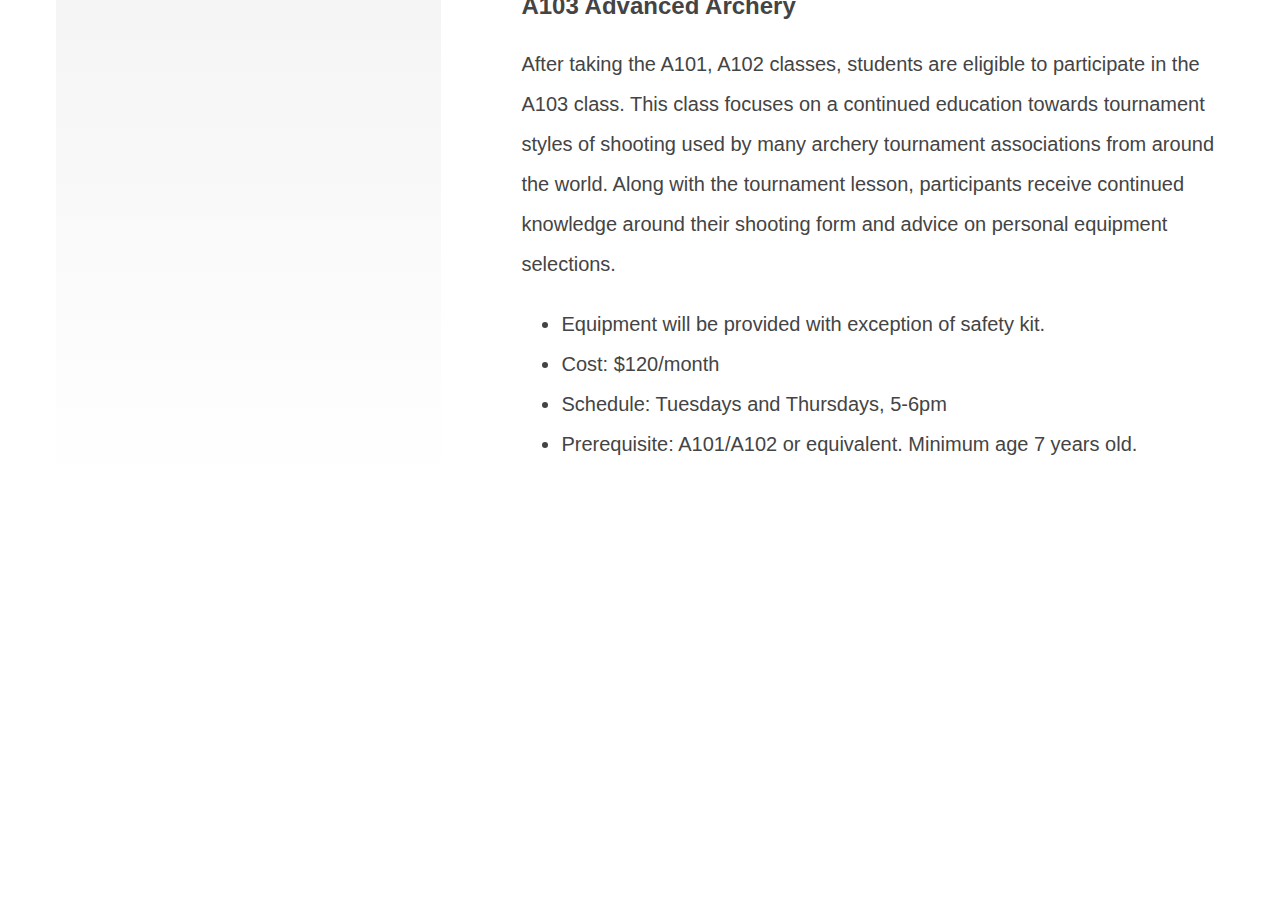
==== commit d86098ef: "Just about done" ====
--- a/index.html
+++ b/index.html
@@ -11,7 +11,8 @@
     <header>
       <div class="flex-container">
         <div class="flex-box">
-              <img src="images/archeryAcademy-logo-color.png" alt="Archery Academy logo">
+              <a href="index.html">
+                <img src="images/archeryAcademy-logo-color.png" alt="Archery Academy logo"></a>
               <p>&nbsp;</p>
               <nav>
                 <a href="index.html">Services</a> / <a href="facilities.html">Facilities</a> / <a href="about.html">About</a>
@@ -33,7 +34,7 @@
   </div>
   <div class="grid-item-2">
         <aside>
-          <img class="one-column" src="https://farm1.staticflickr.com/58/193195684_6f13e89e90_b.jpg" alt="Outside archery">
+          <img src="https://farm1.staticflickr.com/58/193195684_6f13e89e90_b.jpg" alt="Outside archery">
           <h2>Private Lessons</h2>
           <h3>Single Lesson</h3>
             <p>1 hour of expert guidance by a USA Archery-certified coach</p>
@@ -47,10 +48,7 @@
         </aside>
       </div>
     <div class="grid-item-3">
-      <blockquote>In archery we have something like the way of the superior man. When the archer misses the center of the target, he turns round and seeks for the cause of his failure in himself.<span class="attribution">~ Confucius</span></blockquote>
-      <video src="#" autoplay poster="images/posterimage.jpg">
-
-      </video>
+      <blockquote><span class="quote-mark">&ldquo;</span>In archery we have something like the way of the superior man. When the archer misses the center of the target, he turns round and seeks for the cause of his failure in himself.<span class="quote-mark">&rdquo;</span><span class="attribution">&mdash; Confucius</span></blockquote>
       <h2>Class Schedule</h2>
       <h3>A101 Basic Archery</h3>
         <p>A101 is a basic archery course that focuses on beginning archery safety, skills, and drills. Participants learn about archery form, range rules and etiquette. Form training and fun games are introduced in this class.</p>
@@ -79,9 +77,9 @@
     </div>
 </div>
       </article>
-    <footer>
+<footer>
       <img src="images/archeryAcademy-logo-white.png" alt="Archery Academy logo">
-      <p><strong>Nondiscriminatory Policy:</strong> Next Step Archery admits students of any race, gender presentation, sexuality, religion, national origin or ethnic origin to all rights, privileges, programs and activities available to students at the school. We do not discriminate in administration of our educational policies, admission policies and other school administered programs. All students are welcome and valuable members of our community.</p>
+      <p>Nondiscriminatory Policy: Next Step Archery admits students of any race, gender presentation, sexuality, religion, national origin or ethnic origin to all rights, privileges, programs and activities available to students at the school. We do not discriminate in administration of our educational policies, admission policies and other school administered programs. All students are welcome and valuable members of our community.</p>
     </footer>
   </body>
 </html>
--- a/styles/styles.css
+++ b/styles/styles.css
@@ -60,7 +60,7 @@
 }
 
 .contact a:hover {
-  color: #000000;
+  color: #444444;
 }
 
 header .flex-container {
@@ -120,21 +120,23 @@
   color: #03a3df;
 }
 
+.quote-mark {
+  color: #1b447f;
+  font-weight: bold;
+}
+
 .attribution {
   display: block;
-  font-size: .75rem;
-  font-weight: bolder;
+  font-size: 1rem;
+  font-weight: bold;
   text-transform: uppercase;
   color: #03a3df;
-}
-
-aside {
-  padding: 1rem;
+  padding-top: 1.5rem;
 }
 
 aside h2 {
   font-family: 'Comfortaa', cursive;
-  color: #ffffff;
+  color: #1b447f;
   font-size: 2rem;
 }
 
@@ -142,24 +144,33 @@
   font-family: 'Comfortaa', cursive;
   font-size: 1.5rem;
   font-weight: 700;
-  color: #ffffff;
+  color: #444444;
 }
 
 aside p {
   font-family: 'Comfortaa', cursive;
   font-size: 1rem;
-  color: #ffffff;
-  line-height: normal;
-}
-
-aside strong {
-  font-family: 'Comfortaa', cursive;
-  color: #ffffff;
+  color: #444444;
+  line-height: 1.5rem;
+}
+
+article img {
+  display: block;
+  border-radius: 1rem;
+  margin-left: auto;
+  margin-right: auto;
+  width: 100%;
+}
+
+.instructor {
+  width: 200px;
+  height: 200px;
+  float: right;
 }
 
 .grid-container {
   display: grid;
-  grid-template-columns: 20rem auto;
+  grid-template-columns: 33% auto;
   grid-template-rows: auto auto;
   grid-gap: 1rem;
   background-color: #ffffff;
@@ -172,19 +183,31 @@
 }
 
 .grid-item-2 {
-  background-color: #03a3df;
-  border-radius: 25px;
+  background-image: linear-gradient(#DDDDDD, #ffffff);
+  border-radius: 1rem;
   grid-column: 1 / 2;
   grid-row: 2 / 3;
+  padding: 2rem;
 }
 
 .grid-item-3 {
   grid-column: 2 / 3;
   grid-row: 2 / 3;
-  padding: 0rem 4rem 0rem;
-}
-
-.one-column {
-  max-width: 18rem;
-  border-radius: 25px;
-}
+  padding: 0rem 0rem 0rem 4rem;
+}
+
+footer {
+  background-image: url('../images/footer-image.jpg');
+  background-repeat: no-repeat;
+  background-attachment: fixed;
+  background-size: 100% 100%;
+  padding: 2rem;
+}
+
+footer p {
+  font-size: 1rem;
+  color: #ffffff;
+  line-height: 1.5rem;
+  width: 50%;
+  font-weight: bold;
+}
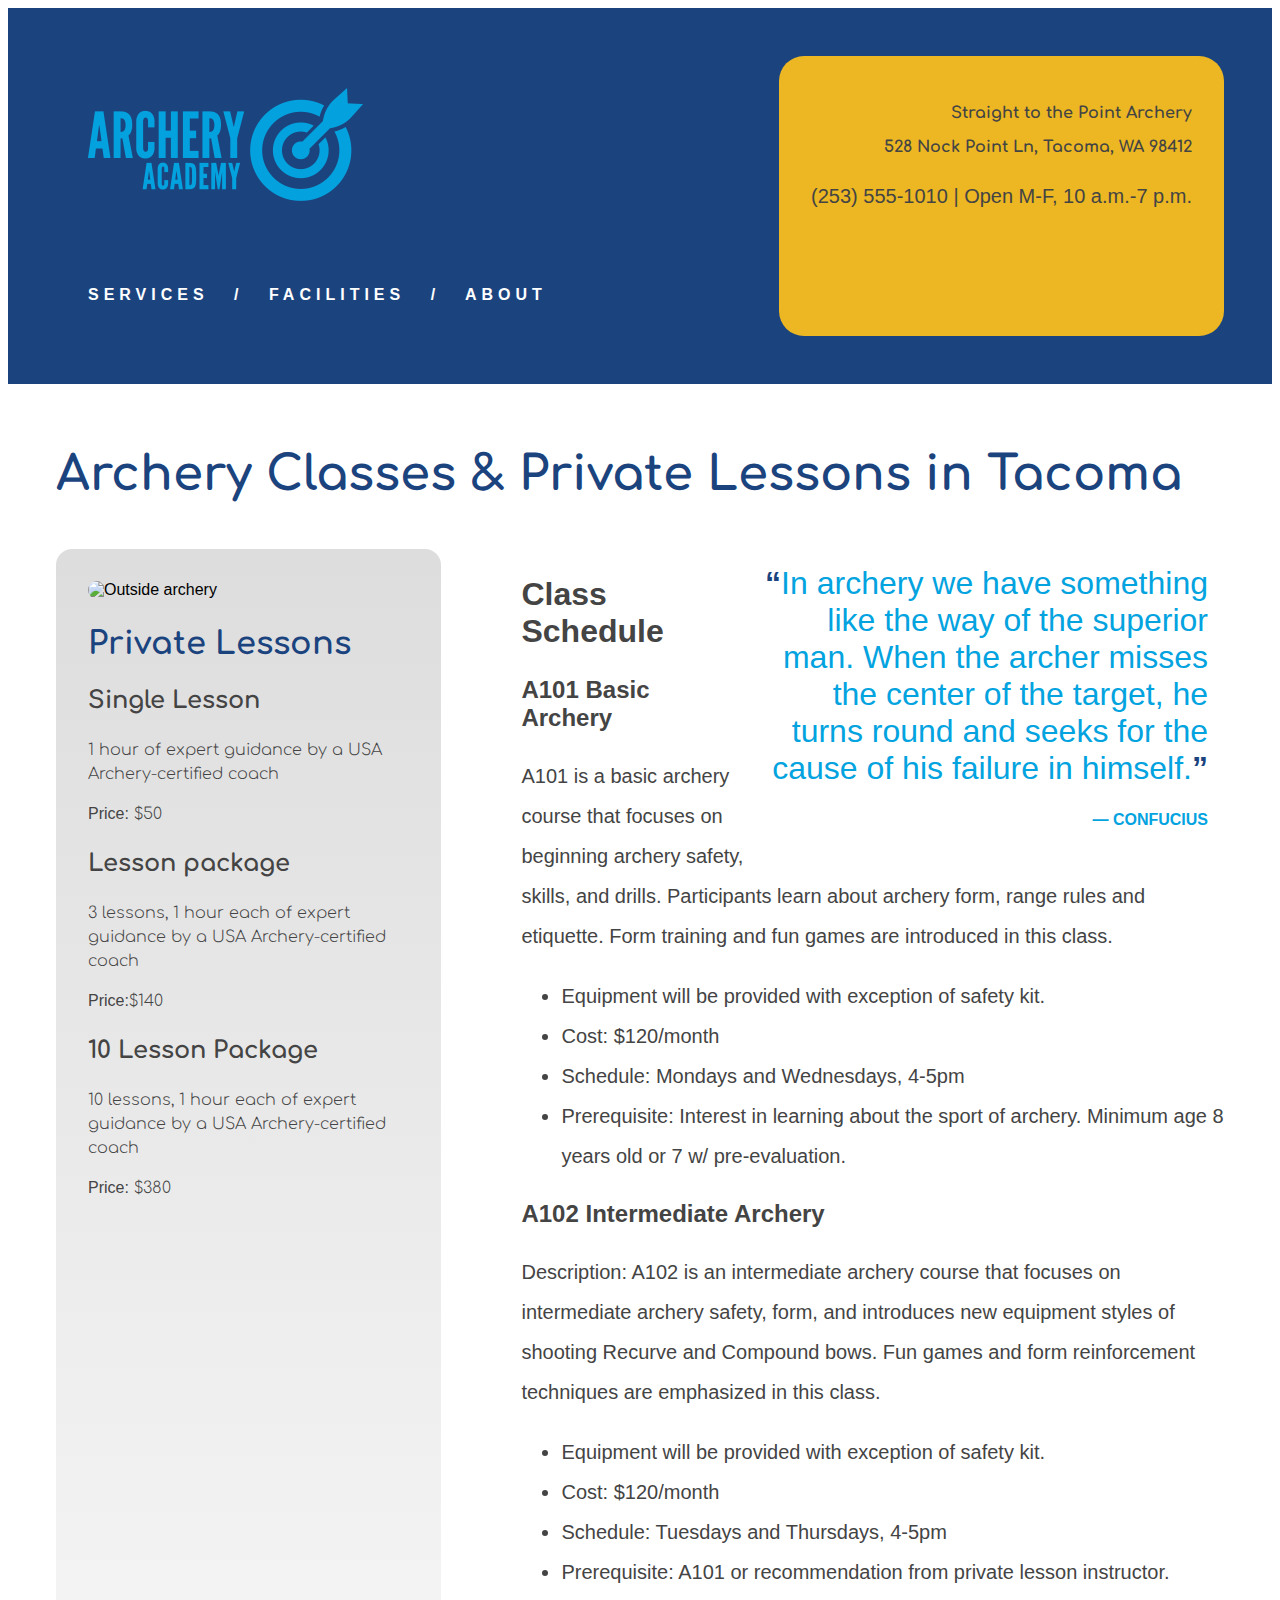
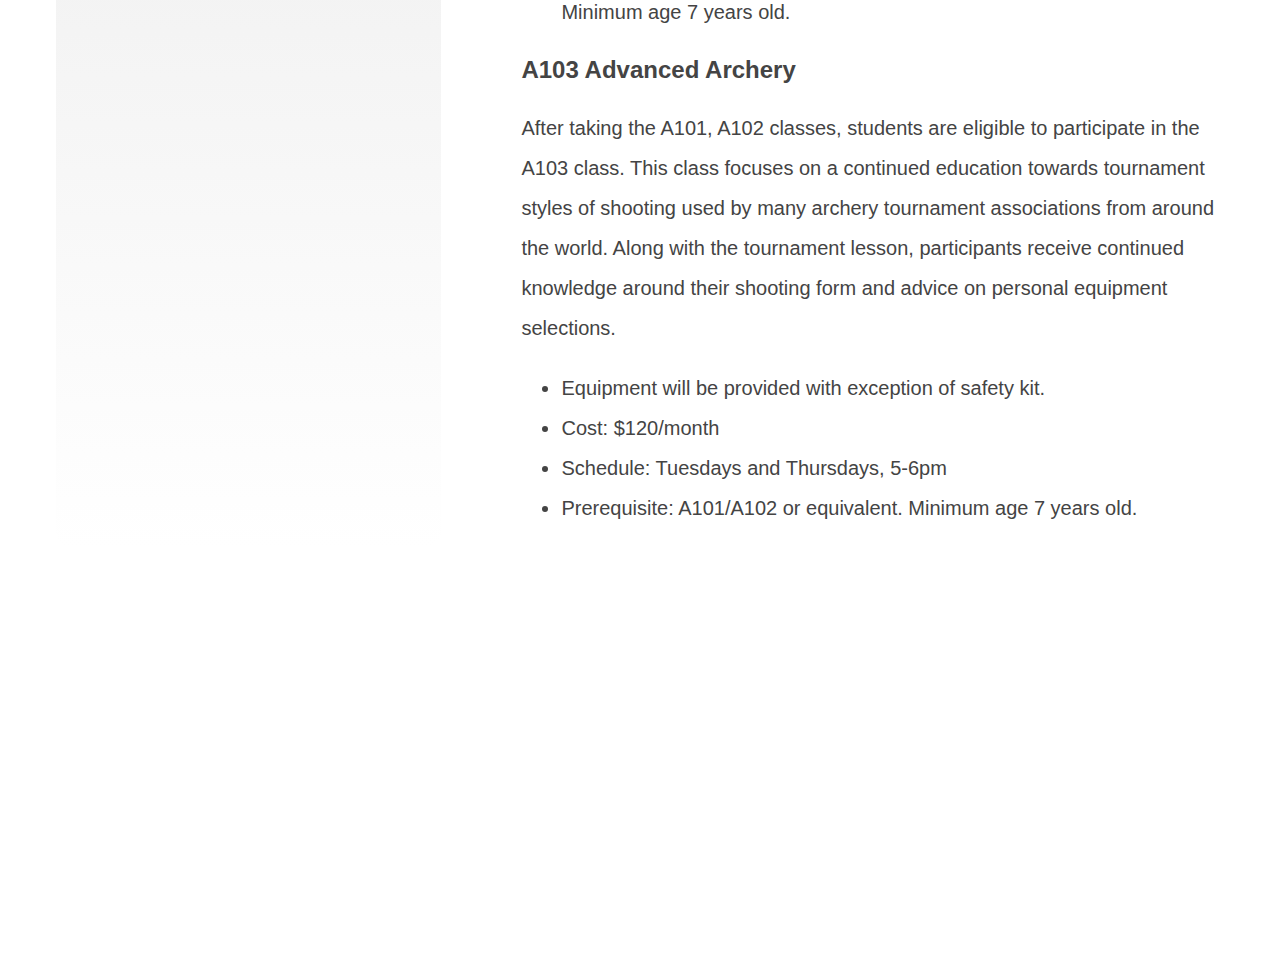
==== commit 1a5ad386: "Added padding to bottom of flex-box in mobile" ====
--- a/index.html
+++ b/index.html
@@ -21,9 +21,9 @@
         <div class="flex-box">
           <p class="contact">Straight to the Point Archery</p>
           <p class="contact">528 Nock Point Ln, Tacoma, WA 98412</p>
-          <p class="contact">(253) 555-1010 | Open M-F, 10 a.m.-7 p.m.</p>
-          <p class="contact"><a href="https://goo.gl/maps/gGay15QknFK5VXHD8"><i class="fas fa-map-signs"></i>&nbsp;&nbsp;</a><a href="mailto:rchery-education@example.com"><i class="fas fa-envelope-open"></i>
-          <a href="#">&nbsp;<i class="fab fa-facebook"></i>&nbsp;&nbsp;</a><a href="#"><i class="fab fa-twitter"></i></a>&nbsp;&nbsp;</a><a href="#"><i class="fab fa-snapchat"></i></a></p>
+          <p class="contact-phone">(253) 555-1010 | Open M-F, 10 a.m.-7 p.m.</p>
+          <p class="contact"><a href="https://goo.gl/maps/gGay15QknFK5VXHD8" target="_blank"><i class="fas fa-map-signs"></i>&nbsp;&nbsp;</a><a href="mailto:rchery-education@example.com"><i class="fas fa-envelope-open"></i></a>
+          <a href="#">&nbsp;<i class="fab fa-facebook"></i>&nbsp;&nbsp;</a><a href="#"><i class="fab fa-twitter"></i></a>&nbsp;&nbsp;<a href="#"><i class="fab fa-snapchat"></i></a></p>
         </div>
       </div>
     </header>
--- a/styles/styles.css
+++ b/styles/styles.css
@@ -63,27 +63,34 @@
   color: #444444;
 }
 
-header .flex-container {
+.contact-phone a {
+  color: #444444;
+  font-size: 1rem;
+}
+
+.flex-container {
   display: flex;
   flex-flow: row wrap;
   justify-content: space-between;
 }
 
-header .flex-box {
+.flex-box {
   width: auto;
   height: auto;
   padding: 1rem 2rem 1rem;
+  margin: 1rem;
   overflow: visible;
-  transition: background-color 1.5s ease-out;
-}
-
-header .flex-box:nth-child(2n+1) {
-
-}
-
-header .flex-box:nth-child(2n+2) {
+}
+
+.flex-box:nth-child(2n+1) {
+  padding: 2rem;
+}
+
+.flex-box:nth-child(2n+2) {
   background-color: #ecb722;
   border-radius: 25px;
+  padding: 2rem;
+  transition: background-color 1.5s ease-out;
 }
 
 nav {
@@ -171,7 +178,6 @@
 .grid-container {
   display: grid;
   grid-template-columns: 33% auto;
-  grid-template-rows: auto auto;
   grid-gap: 1rem;
   background-color: #ffffff;
   padding: 2rem;
@@ -211,3 +217,150 @@
   width: 50%;
   font-weight: bold;
 }
+
+@media all and (min-width: 100px) and (max-width: 1024px) {
+
+  nav {
+    font-size: 2rem;
+    text-align: center;
+    letter-spacing: 0.5rem;
+  }
+
+header {
+  padding: 0rem;
+  background-color: #ffffff;
+}
+
+  header img {
+    display: block;
+    margin-right: auto;
+    margin-left: auto;
+    width: 75%;
+  }
+
+  .flex-container {
+    flex-flow: column;
+    justify-content: center;
+  }
+
+  .flex-box {
+    width: 100%;
+    margin: 0rem 0rem 1rem;
+  }
+
+  .flex-box:nth-child(2n+1) {
+    justify-content: center;
+    background-color: #1b447f;
+    border-radius: 2rem;
+  }
+
+.contact {
+  font-size: 2rem;
+  text-align: center;
+}
+
+.contact a {
+  padding-top: 1rem;
+  font-size: 5rem;
+}
+
+  .grid-container {
+    display: grid;
+    grid-template-columns: 100%;
+    grid-gap: 1rem;
+    background-color: #ffffff;
+    padding: 2rem;
+  }
+
+  .grid-item-1 {
+    grid-column: 1 / 2;
+    grid-row: 1 / 2;
+  }
+
+  .grid-item-2 {
+    background-image: linear-gradient(#DDDDDD, #ffffff);
+    border-radius: 1rem;
+    grid-column: 1 / 2;
+    grid-row: 3 / 4;
+    padding: 2rem;
+  }
+
+  .grid-item-3 {
+    grid-column: 1 / 2;
+    grid-row: 2 / 3;
+    padding: 2rem;
+  }
+
+  h1 {
+    font-size: 4rem;
+  }
+
+  h2 {
+    font-size: 3rem;
+  }
+
+  h3 {
+    font-size: 2rem;
+  }
+
+  p {
+    font-size: 2rem;
+    line-height: 4rem;
+  }
+
+  ul {
+    font-size: 1.25rem;
+    font-weight: lighter;
+    line-height: 2.5rem;
+      color: #444444;
+  }
+
+  aside h2 {
+    font-size: 3rem;
+  }
+
+  aside h3 {
+    font-size: 2.5rem;
+  }
+
+  aside p {
+    font-size: 2rem;
+    line-height: 4rem;
+  }
+  blockquote {
+    float: none;
+    text-align: center;
+    padding: 0rem;
+    margin: 0;
+    width: 100%;
+    font-size: 3rem;
+    font-weight: lighter;
+    color: #03a3df;
+  }
+
+  .attribution {
+    font-size: 1.5rem;
+  }
+
+
+footer {
+  background-color: #1b447f;
+  background-image: none;
+  padding: 4rem;
+}
+
+footer p {
+    padding-top: 1rem;
+    width: 100%;
+    font-weight: lighter;
+    line-height: 4rem;
+    font-size: 2rem;
+  }
+
+footer img {
+    display: block;
+    width: 75%;
+    margin-left: auto;
+    margin-right: auto;
+  }
+}
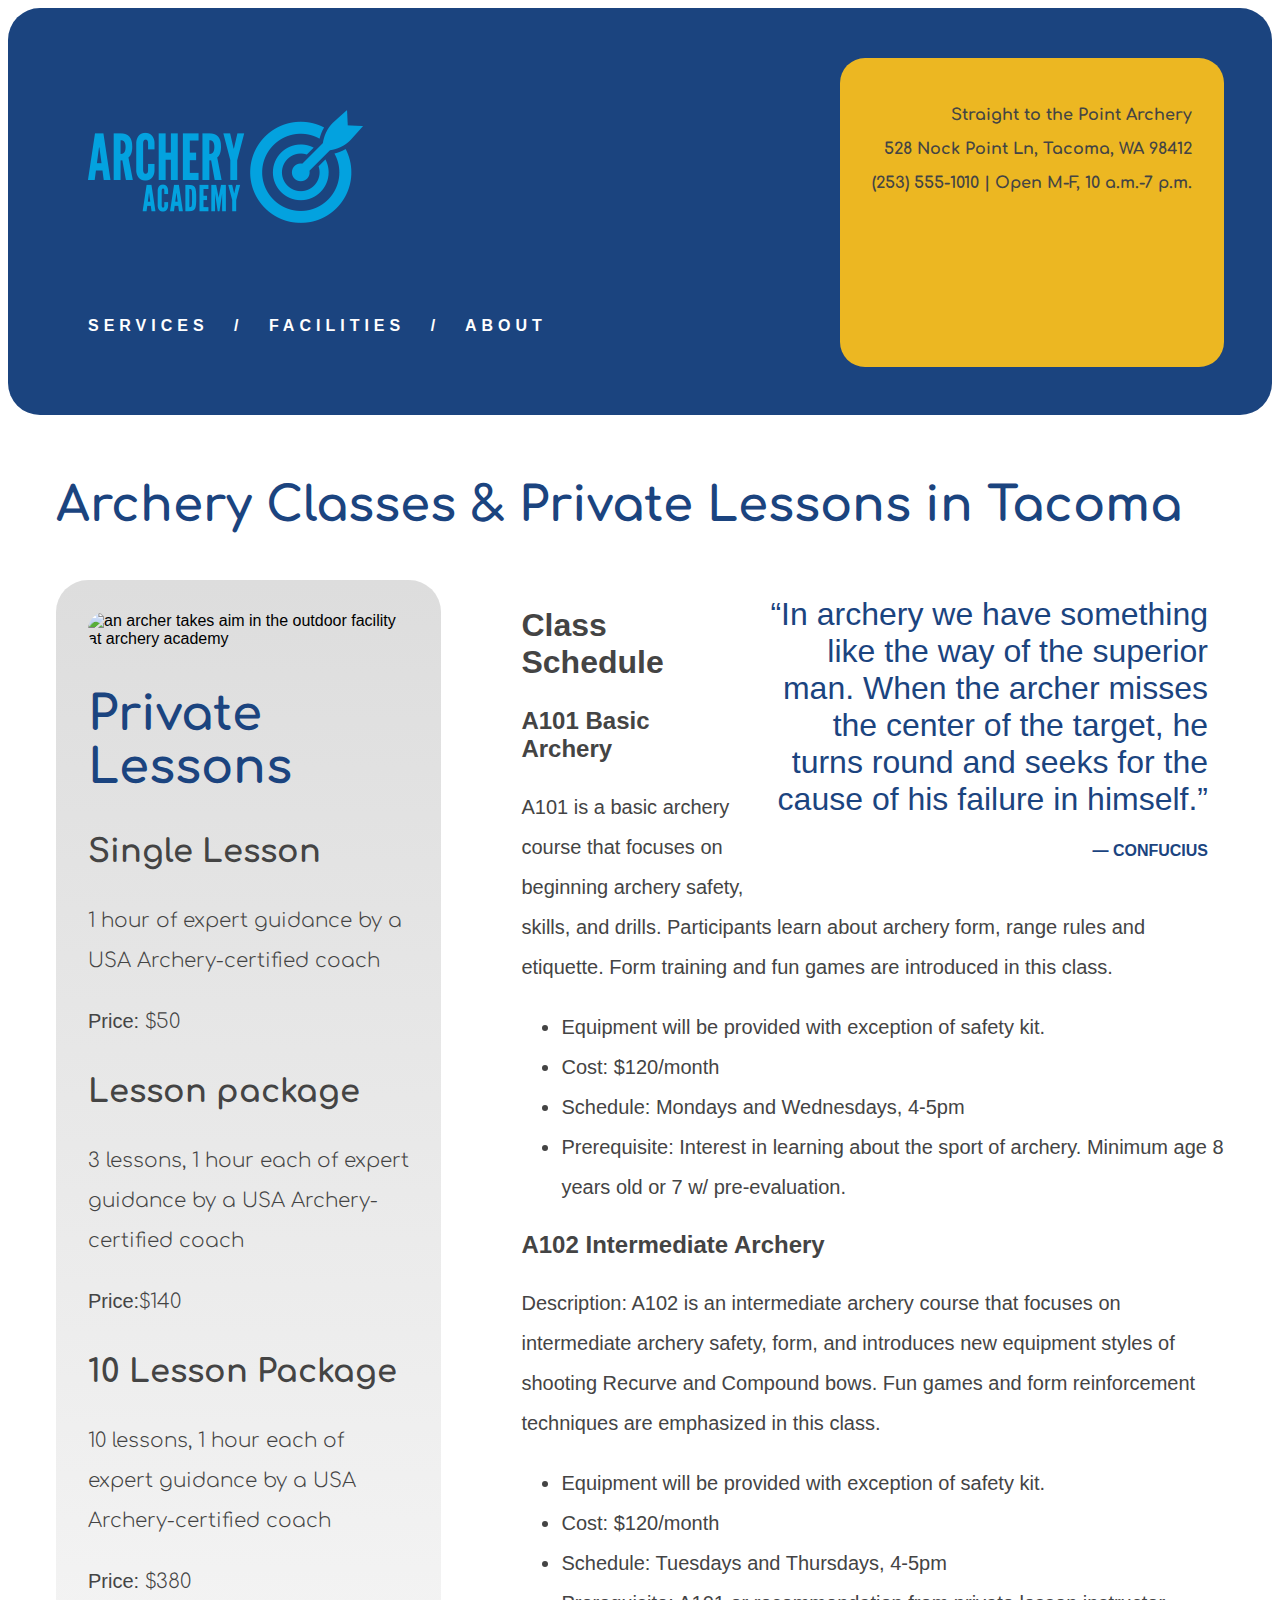
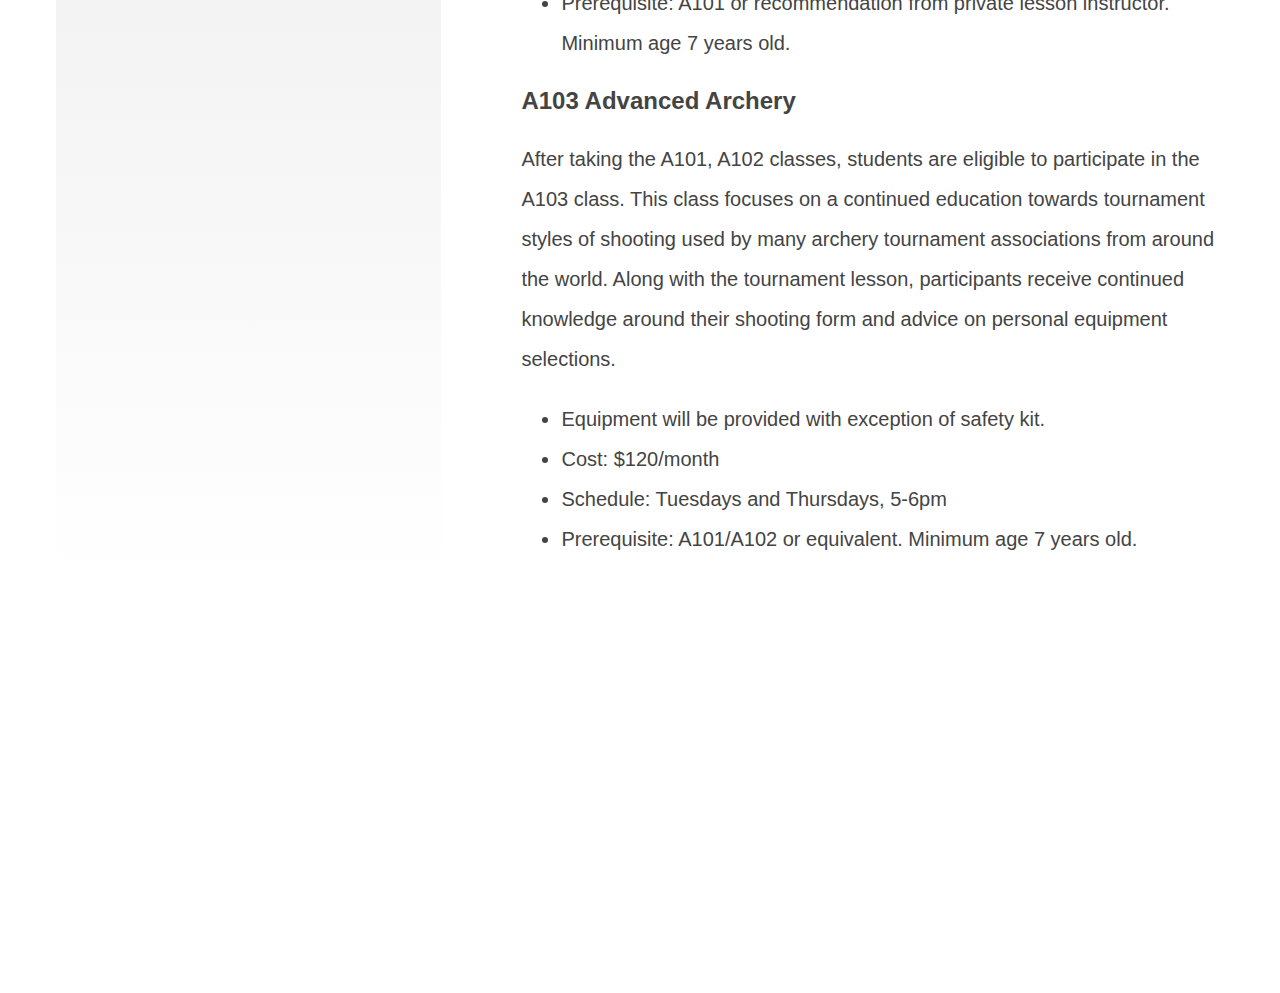
==== commit c605bea2: "added accessibility features, fixed video, validated code" ====
--- a/index.html
+++ b/index.html
@@ -9,32 +9,32 @@
   </head>
   <body>
     <header>
+      <a href="#main-content" class="skip-link">Skip to main content</a>
       <div class="flex-container">
         <div class="flex-box">
-              <a href="index.html">
-                <img src="images/archeryAcademy-logo-color.png" alt="Archery Academy logo"></a>
-              <p>&nbsp;</p>
-              <nav>
+          <p><a href="index.html"><img src="images/archeryAcademy-logo-color.png" alt="Archery Academy logo"></a></p>
+          <p>&nbsp;</p>
+         <nav>
                 <a href="index.html">Services</a> / <a href="facilities.html">Facilities</a> / <a href="about.html">About</a>
-              </nav>
+        </nav>
         </div>
         <div class="flex-box">
           <p class="contact">Straight to the Point Archery</p>
           <p class="contact">528 Nock Point Ln, Tacoma, WA 98412</p>
           <p class="contact-phone">(253) 555-1010 | Open M-F, 10 a.m.-7 p.m.</p>
-          <p class="contact"><a href="https://goo.gl/maps/gGay15QknFK5VXHD8" target="_blank"><i class="fas fa-map-signs"></i>&nbsp;&nbsp;</a><a href="mailto:rchery-education@example.com"><i class="fas fa-envelope-open"></i></a>
+          <p class="contact"><span class="sr-only">this link opens in a new tab</span><a href="https://goo.gl/maps/gGay15QknFK5VXHD8" target="_blank"><i class="fas fa-map-signs"></i>&nbsp;&nbsp;</a><a href="mailto:rchery-education@example.com"><i class="fas fa-envelope-open"></i></a>
           <a href="#">&nbsp;<i class="fab fa-facebook"></i>&nbsp;&nbsp;</a><a href="#"><i class="fab fa-twitter"></i></a>&nbsp;&nbsp;<a href="#"><i class="fab fa-snapchat"></i></a></p>
         </div>
       </div>
     </header>
-    <article>
+    <article id="main-content">
 <div class="grid-container">
   <div class="grid-item-1">
     <h1>Archery Classes &amp; Private Lessons in Tacoma</h1>
   </div>
   <div class="grid-item-2">
         <aside>
-          <img src="https://farm1.staticflickr.com/58/193195684_6f13e89e90_b.jpg" alt="Outside archery">
+          <img src="https://farm1.staticflickr.com/58/193195684_6f13e89e90_b.jpg" alt="an archer takes aim in the outdoor facility at archery academy">
           <h2>Private Lessons</h2>
           <h3>Single Lesson</h3>
             <p>1 hour of expert guidance by a USA Archery-certified coach</p>
@@ -48,7 +48,7 @@
         </aside>
       </div>
     <div class="grid-item-3">
-      <blockquote><span class="quote-mark">&ldquo;</span>In archery we have something like the way of the superior man. When the archer misses the center of the target, he turns round and seeks for the cause of his failure in himself.<span class="quote-mark">&rdquo;</span><span class="attribution">&mdash; Confucius</span></blockquote>
+      <blockquote>&ldquo;In archery we have something like the way of the superior man. When the archer misses the center of the target, he turns round and seeks for the cause of his failure in himself.&rdquo;<span class="attribution">&mdash; Confucius</span></blockquote>
       <h2>Class Schedule</h2>
       <h3>A101 Basic Archery</h3>
         <p>A101 is a basic archery course that focuses on beginning archery safety, skills, and drills. Participants learn about archery form, range rules and etiquette. Form training and fun games are introduced in this class.</p>
--- a/styles/styles.css
+++ b/styles/styles.css
@@ -42,6 +42,7 @@
 header {
   background-color: #1b447f;
   padding: 2rem;
+  border-radius: 2rem;
 }
 
 .contact {
@@ -63,9 +64,17 @@
   color: #444444;
 }
 
+.contact-phone {
+  color: #444444;
+  font-weight: bolder;
+  font-size: 1rem;
+  text-align: right;
+  font-family: 'Comfortaa', cursive;
+  line-height: normal;
+}
+
 .contact-phone a {
   color: #444444;
-  font-size: 1rem;
 }
 
 .flex-container {
@@ -78,7 +87,7 @@
   width: auto;
   height: auto;
   padding: 1rem 2rem 1rem;
-  margin: 1rem;
+  margin: 0rem 1rem 1rem 1rem;
   overflow: visible;
 }
 
@@ -124,12 +133,7 @@
   width: 30rem;
   font-size: 2rem;
   font-weight: lighter;
-  color: #03a3df;
-}
-
-.quote-mark {
   color: #1b447f;
-  font-weight: bold;
 }
 
 .attribution {
@@ -137,33 +141,33 @@
   font-size: 1rem;
   font-weight: bold;
   text-transform: uppercase;
-  color: #03a3df;
+  color: #1b447f;
   padding-top: 1.5rem;
 }
 
 aside h2 {
   font-family: 'Comfortaa', cursive;
   color: #1b447f;
-  font-size: 2rem;
+  font-size: 3rem;
 }
 
 aside h3 {
   font-family: 'Comfortaa', cursive;
-  font-size: 1.5rem;
+  font-size: 2rem;
   font-weight: 700;
   color: #444444;
 }
 
 aside p {
   font-family: 'Comfortaa', cursive;
-  font-size: 1rem;
-  color: #444444;
-  line-height: 1.5rem;
+  font-size: 1.25rem;
+  color: #444444;
+  line-height: 2.5rem;
 }
 
 article img {
   display: block;
-  border-radius: 1rem;
+  border-radius: 2rem;
   margin-left: auto;
   margin-right: auto;
   width: 100%;
@@ -190,7 +194,7 @@
 
 .grid-item-2 {
   background-image: linear-gradient(#DDDDDD, #ffffff);
-  border-radius: 1rem;
+  border-radius: 2rem;
   grid-column: 1 / 2;
   grid-row: 2 / 3;
   padding: 2rem;
@@ -208,6 +212,7 @@
   background-attachment: fixed;
   background-size: 100% 100%;
   padding: 2rem;
+  border-radius: 2rem;
 }
 
 footer p {
@@ -216,6 +221,28 @@
   line-height: 1.5rem;
   width: 50%;
   font-weight: bold;
+}
+
+.skip-link {
+position: relative;
+left: -10000px;
+top: auto;
+}
+
+.skip-link:focus,.skip-link:active,.skip-link:hover {
+  left: 0;
+  color: #ecb722;
+  font-weight: bold;
+  text-decoration: none;
+}
+
+.sr-only {
+  position: absolute;
+  left: -10000px;
+  top: auto;
+  width: 1px;
+  height: 1px;
+  overflow: hidden;
 }
 
 @media all and (min-width: 100px) and (max-width: 1024px) {
@@ -264,6 +291,14 @@
   font-size: 5rem;
 }
 
+.contact-phone {
+  font-size: 2rem;
+  text-align: center;
+}
+
+.contact-phone a {
+  color: #444444;
+}
   .grid-container {
     display: grid;
     grid-template-columns: 100%;
@@ -279,7 +314,6 @@
 
   .grid-item-2 {
     background-image: linear-gradient(#DDDDDD, #ffffff);
-    border-radius: 1rem;
     grid-column: 1 / 2;
     grid-row: 3 / 4;
     padding: 2rem;
@@ -316,15 +350,15 @@
   }
 
   aside h2 {
+    font-size: 4rem;
+  }
+
+  aside h3 {
+    font-size: 3.5rem;
+  }
+
+  aside p {
     font-size: 3rem;
-  }
-
-  aside h3 {
-    font-size: 2.5rem;
-  }
-
-  aside p {
-    font-size: 2rem;
     line-height: 4rem;
   }
   blockquote {
@@ -335,7 +369,6 @@
     width: 100%;
     font-size: 3rem;
     font-weight: lighter;
-    color: #03a3df;
   }
 
   .attribution {
